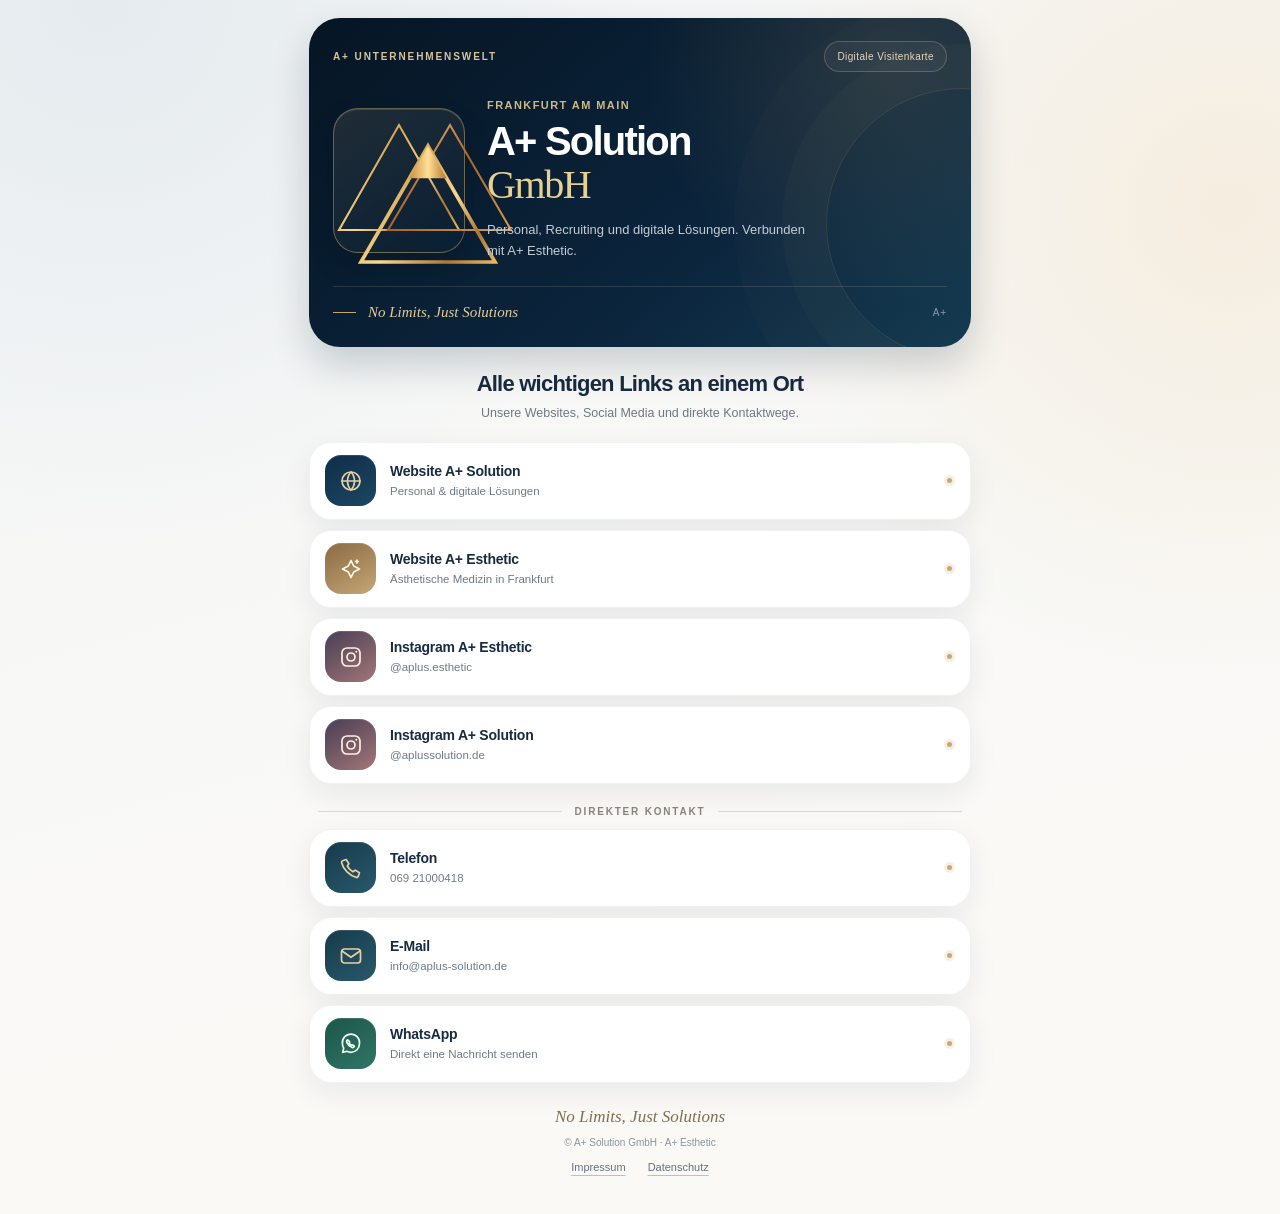
==== index.html @ 6b3e4750 "Use crisp three-triangle gold vector brand mark on landing card" ====
<!doctype html>
<html lang="de">
<head>
<meta charset="utf-8">
<meta name="viewport" content="width=device-width, initial-scale=1, viewport-fit=cover">
<meta name="theme-color" content="#081e33">
<meta name="description" content="A+ Solution GmbH & A+ Esthetic: Websites, Instagram und Kontakt auf einen Blick.">
<meta property="og:type" content="website">
<meta property="og:locale" content="de_DE">
<meta property="og:title" content="A+ Solution GmbH · Alle Links">
<meta property="og:description" content="No Limits, Just Solutions. Websites, Social Media und direkter Kontakt.">
<meta name="twitter:card" content="summary">
<title>A+ Solution GmbH · Kontakt & Links</title>
<link rel="icon" href="./favicon.svg" type="image/svg+xml">
<style id="profile-styles">
/* A+ Solution GmbH — compact, mobile-first business card inspired by the Dr. Wickler link architecture. */
:root {
 color-scheme:light;
 --ink:#0a1d32; --deep:#061524; --blue:#0e304d; --gold:#c6a565; --gold-soft:#e5d4a6;
 --cream:#f8f7f3; --text:#172b41; --muted:#647486; --line:#e5e5e1;
 --shadow:0 10px 30px rgba(8,31,51,.07);
 font-family: -apple-system,BlinkMacSystemFont,"Segoe UI",Inter,Arial,sans-serif;
}
*{box-sizing:border-box}
html{scroll-behavior:smooth}
body{margin:0;min-height:100dvh;color:var(--text);background:radial-gradient(circle at 8% 0%,#e5ebef 0,transparent 34%),radial-gradient(circle at 96% 17%,#f5eddf 0,transparent 30%),linear-gradient(165deg,#f4f6f7,#faf9f6 70%)}
a{text-decoration:none;color:inherit;-webkit-tap-highlight-color:transparent}
a:focus-visible{outline:3px solid #af8844;outline-offset:4px}
.wrap{max-width:690px;margin:0 auto;padding:18px 14px 32px}
.hero{position:relative;overflow:hidden;border-radius:31px;padding:23px 24px 26px;color:#fff;background:radial-gradient(circle at 88% 13%,rgba(198,165,101,.15),transparent 38%),linear-gradient(140deg,#061524,#0b253d 64%,#153b51);box-shadow:0 18px 39px rgba(6,24,40,.19)}
.hero::after{content:"";pointer-events:none;position:absolute;width:270px;height:270px;border:1px solid rgba(208,173,100,.16);border-radius:50%;right:-127px;top:70px;box-shadow:0 0 0 44px rgba(198,165,101,.027),0 0 0 92px rgba(198,165,101,.02)}
.hero-top{position:relative;z-index:1;display:flex;justify-content:space-between;align-items:center;gap:12px}
.eyebrow{font-size:10px;text-transform:uppercase;letter-spacing:.19em;font-weight:700;color:#d7c39c}
.hero-pill{border:1px solid rgba(220,194,144,.27);padding:9px 12px;border-radius:30px;color:#e3d7bf;background:rgba(255,255,255,.045);font-size:10px;letter-spacing:.04em;white-space:nowrap}
.hero-core{position:relative;z-index:1;display:grid;grid-template-columns:132px 1fr;align-items:center;gap:22px;margin-top:27px}
.logo-card{height:145px;border-radius:25px;border:1px solid rgba(216,182,115,.44);background:linear-gradient(145deg,rgba(236,213,165,.11),rgba(8,31,50,.24));display:grid;place-items:center;box-shadow:inset 0 1px 0 rgba(245,224,181,.15),0 13px 27px rgba(0,0,0,.15)}
.logo-frame{position:relative;width:96px;height:100px;display:grid;place-items:center}
.logo-frame::before,.logo-frame::after{content:"";position:absolute;width:80px;height:80px;transform:rotate(45deg) scale(.75);border:1px solid rgba(220,180,108,.75)}
.logo-frame::before{left:0;top:12px}
.logo-frame::after{left:20px;top:3px;border-color:rgba(220,180,108,.4)}
.logo-letter{position:relative;z-index:1;color:var(--gold-soft);font:italic 45px Georgia,"Times New Roman",serif;letter-spacing:-.07em;text-shadow:0 0 22px rgba(203,165,98,.21)}
.hero-text{min-width:0}
.hero-text .brand-line{margin:0 0 8px;font-size:11px;letter-spacing:.13em;text-transform:uppercase;font-weight:650;color:#cbb989}
h1{font-size:clamp(27px,5.8vw,40px);line-height:1.1;letter-spacing:-.045em;margin:0;font-weight:650}
h1 span{display:block;font-family:Georgia,"Times New Roman",serif;font-weight:400;color:#e8cf92;letter-spacing:-.035em}
.hero-description{margin:12px 0 0;color:#c2ccd4;font-size:13px;line-height:1.65;max-width:320px}
.hero-bottom{position:relative;z-index:1;display:flex;align-items:center;gap:12px;margin-top:24px;padding-top:17px;border-top:1px solid rgba(228,204,161,.15)}
.hero-bottom i{display:block;width:23px;height:1px;background:var(--gold)}
.hero-bottom p{margin:0;color:#e1cc9d;font:italic 15px Georgia,"Times New Roman",serif}
.hero-mark{margin-left:auto;font-size:10px;letter-spacing:.09em;color:#879bad}
.intro{text-align:center;padding:24px 15px 19px}
.intro h2{margin:0;font-size:22px;letter-spacing:-.035em;font-weight:670}
.intro p{margin:7px auto 0;font-size:12.5px;color:#6e7985;line-height:1.5}
.links{display:grid;gap:10px}
.link{position:relative;display:grid;grid-template-columns:51px 1fr 12px;gap:14px;min-height:78px;align-items:center;padding:11px 15px;border-radius:22px;background:rgba(255,255,255,.95);border:1px solid rgba(26,52,74,.065);box-shadow:var(--shadow);transition:transform .19s ease,box-shadow .19s ease,border-color .19s ease}
.link:hover{transform:translateY(-2px);border-color:rgba(177,134,70,.29);box-shadow:0 15px 30px rgba(8,31,51,.105)}
.link:active{transform:scale(.992)}
.link strong{display:block;font-weight:670;font-size:14px;letter-spacing:-.017em;margin-bottom:4px}
.link .desc{display:block;color:#6d7b88;font-size:11.5px;line-height:1.4}
.icon{display:grid;place-items:center;width:51px;height:51px;border-radius:16px;background:linear-gradient(150deg,#102d49,#1b4762);color:#e6d2a0;box-shadow:inset 0 1px 0 rgba(255,255,255,.13)}
.icon svg{width:24px;height:24px;stroke:currentColor;stroke-width:1.7;stroke-linecap:round;stroke-linejoin:round;fill:none}
.icon.website-esthetic{background:linear-gradient(150deg,#8a6b44,#c5a675);color:#fff7e6}
.icon.insta{background:linear-gradient(145deg,#483e55,#a47677);color:#ffefe3}
.icon.phone{background:linear-gradient(145deg,#173b4a,#28596c)}
.icon.mail{background:linear-gradient(145deg,#173b4a,#28596c)}
.icon.whatsapp{background:linear-gradient(145deg,#1b564a,#317565);color:#eaffea}
.link .end{justify-self:center;width:5px;height:5px;background:#c6aa72;border-radius:50%;box-shadow:0 0 0 3px #f5efe4}
.link-unverified .desc{color:#916f43}
.category{margin:22px 9px 12px;display:flex;align-items:center;gap:13px;font-size:10px;text-transform:uppercase;letter-spacing:.18em;font-weight:720;color:#8a857c}
.category::before,.category::after{content:"";height:1px;flex:1;background:#dad8d0}
.footer{text-align:center;padding:24px 12px 9px}
.footer-brand{font:italic 17px Georgia,"Times New Roman",serif;color:#826f4f}
.footer-note{margin:10px auto 0;font-size:10px;color:#8a949c}
.footer-links{margin-top:13px;display:flex;justify-content:center;gap:22px}
.footer-links a{font-size:11px;color:#627184;text-decoration:underline;text-decoration-color:#b7c2c9;text-underline-offset:4px}
@media(max-width:480px){
 .wrap{padding:12px 10px 24px}
 .hero{padding:20px 18px 21px;border-radius:28px}
 .hero-core{grid-template-columns:105px 1fr;gap:15px;margin-top:23px}
 .logo-card{height:127px;border-radius:22px}
 .logo-frame{transform:scale(.83)}
 h1{font-size:clamp(26px,7vw,34px)}
 .hero-description{font-size:11.5px}
 .hero-text .brand-line{font-size:9px}
 .hero-bottom{margin-top:20px}
 .intro{padding-top:23px}
 .intro h2{font-size:21px}
 .link{grid-template-columns:48px 1fr 8px;gap:12px;padding:11px 13px;border-radius:20px}
 .icon{width:48px;height:48px;border-radius:15px}
}
@media(max-width:350px){.hero-core{grid-template-columns:88px 1fr;gap:12px}.logo-card{height:108px}.logo-frame{transform:scale(.68)}h1{font-size:25px}.hero-pill{padding:7px 9px;font-size:9px}.eyebrow{font-size:9px}.hero-bottom{gap:8px}}
@media(prefers-reduced-motion:reduce){*,*::before,*::after{transition:none!important;scroll-behavior:auto!important}}
</style>
</head>
<body>
<main class="wrap" id="main">
<section class="hero" aria-labelledby="page-title">
  <div class="hero-top"><span class="eyebrow">A+ Unternehmenswelt</span><span class="hero-pill">Digitale Visitenkarte</span></div>
  <div class="hero-core">
    <div class="logo-card" aria-hidden="true"><img class="logo-mark" src="./solution-symbol.svg?v=1" width="180" height="164" alt=""></div>
    <div class="hero-text">
      <p class="brand-line">Frankfurt am Main</p>
      <h1 id="page-title">A+ Solution <span>GmbH</span></h1>
      <p class="hero-description">Personal, Recruiting und digitale Lösungen. Verbunden mit A+ Esthetic.</p>
    </div>
  </div>
  <div class="hero-bottom"><i aria-hidden="true"></i><p>No Limits, Just Solutions</p><span class="hero-mark">A+</span></div>
</section>
<section class="intro" aria-labelledby="links-heading">
  <h2 id="links-heading">Alle wichtigen Links an einem Ort</h2>
  <p>Unsere Websites, Social Media und direkte Kontaktwege.</p>
</section>
<nav class="links" aria-label="Websites und Social Media">
<a class="link " href="https://aplus-solution.de/" target="_blank" rel="noopener noreferrer"><span class="icon " aria-hidden="true"><svg viewBox="0 0 24 24"><circle cx="12" cy="12" r="9"/><path d="M3 12h18M12 3c2.3 2.5 3.5 5.5 3.5 9s-1.2 6.5-3.5 9c-2.3-2.5-3.5-5.5-3.5-9S9.7 5.5 12 3Z"/></svg></span><span><strong>Website A+ Solution</strong><span class="desc">Personal & digitale Lösungen</span></span><span class="end" aria-hidden="true"></span></a>
<a class="link " href="https://a-esthetic.de/" target="_blank" rel="noopener noreferrer"><span class="icon website-esthetic" aria-hidden="true"><svg viewBox="0 0 24 24"><path d="M12 3.5 14.7 9l5.8 3-5.8 3-2.7 5.5L9.3 15l-5.8-3 5.8-3L12 3.5Z"/><path d="M18 3v3M16.5 4.5h3"/></svg></span><span><strong>Website A+ Esthetic</strong><span class="desc">Ästhetische Medizin in Frankfurt</span></span><span class="end" aria-hidden="true"></span></a>
<a class="link " href="https://www.instagram.com/aplus.esthetic/" target="_blank" rel="noopener noreferrer"><span class="icon insta" aria-hidden="true"><svg viewBox="0 0 24 24"><rect x="3" y="3" width="18" height="18" rx="5"/><circle cx="12" cy="12" r="4"/><circle cx="17.3" cy="6.7" r="1" fill="currentColor" stroke="none"/></svg></span><span><strong>Instagram A+ Esthetic</strong><span class="desc">@aplus.esthetic</span></span><span class="end" aria-hidden="true"></span></a>
<a class="link " href="https://www.instagram.com/aplussolution.de/" target="_blank" rel="noopener noreferrer"><span class="icon insta" aria-hidden="true"><svg viewBox="0 0 24 24"><rect x="3" y="3" width="18" height="18" rx="5"/><circle cx="12" cy="12" r="4"/><circle cx="17.3" cy="6.7" r="1" fill="currentColor" stroke="none"/></svg></span><span><strong>Instagram A+ Solution</strong><span class="desc">@aplussolution.de</span></span><span class="end" aria-hidden="true"></span></a>
</nav>
<div class="category" aria-hidden="true">Direkter Kontakt</div>
<nav class="links" aria-label="Direkter Kontakt">
<a class="link " href="tel:+496921000418" ><span class="icon phone" aria-hidden="true"><svg viewBox="0 0 24 24"><path d="M7.2 3.5 9.9 7.8 8.3 10c1.3 2.5 3.2 4.4 5.7 5.7l2.2-1.6 4.3 2.7-1.3 3.6c-.3.8-1.2 1.2-2 1C10.7 19.8 4.2 13.3 2.6 6.8c-.2-.8.2-1.7 1-2l3.6-1.3Z"/></svg></span><span><strong>Telefon</strong><span class="desc">069 21000418</span></span><span class="end" aria-hidden="true"></span></a>
<a class="link " href="mailto:info@aplus-solution.de" ><span class="icon mail" aria-hidden="true"><svg viewBox="0 0 24 24"><rect x="2.5" y="5" width="19" height="14" rx="3"/><path d="m3 7 9 6.3L21 7"/></svg></span><span><strong>E-Mail</strong><span class="desc">info@aplus-solution.de</span></span><span class="end" aria-hidden="true"></span></a>
<a class="link " href="https://wa.me/491727779721" target="_blank" rel="noopener noreferrer"><span class="icon whatsapp" aria-hidden="true"><svg viewBox="0 0 24 24"><path d="M20.5 11.6c0 4.8-3.8 8.7-8.5 8.7-1.5 0-2.8-.3-4-1l-4.4 1.1 1.1-4.2a8.8 8.8 0 0 1-1.3-4.6 8.6 8.6 0 1 1 17.1 0Z"/><path d="M9 8.6c.2-.3.4-.3.6 0l1.1 1.4-.6 1c.6 1.1 1.4 1.9 2.6 2.5l1-.6 1.5 1.1c.2.2.2.5 0 .7-.7.9-1.6 1-2.6.6-2.1-.9-3.9-2.7-4.8-4.8-.5-1-.3-1.8.5-2.5Z"/></svg></span><span><strong>WhatsApp</strong><span class="desc">Direkt eine Nachricht senden</span></span><span class="end" aria-hidden="true"></span></a>
</nav>
<footer class="footer">
  <div class="footer-brand">No Limits, Just Solutions</div>
  <p class="footer-note">© A+ Solution GmbH · A+ Esthetic</p>
  <div class="footer-links"><a href="https://aplus-solution.de/impressum/">Impressum</a><a href="./datenschutz.html">Datenschutz</a></div>
</footer>
</main>
</body>
</html>
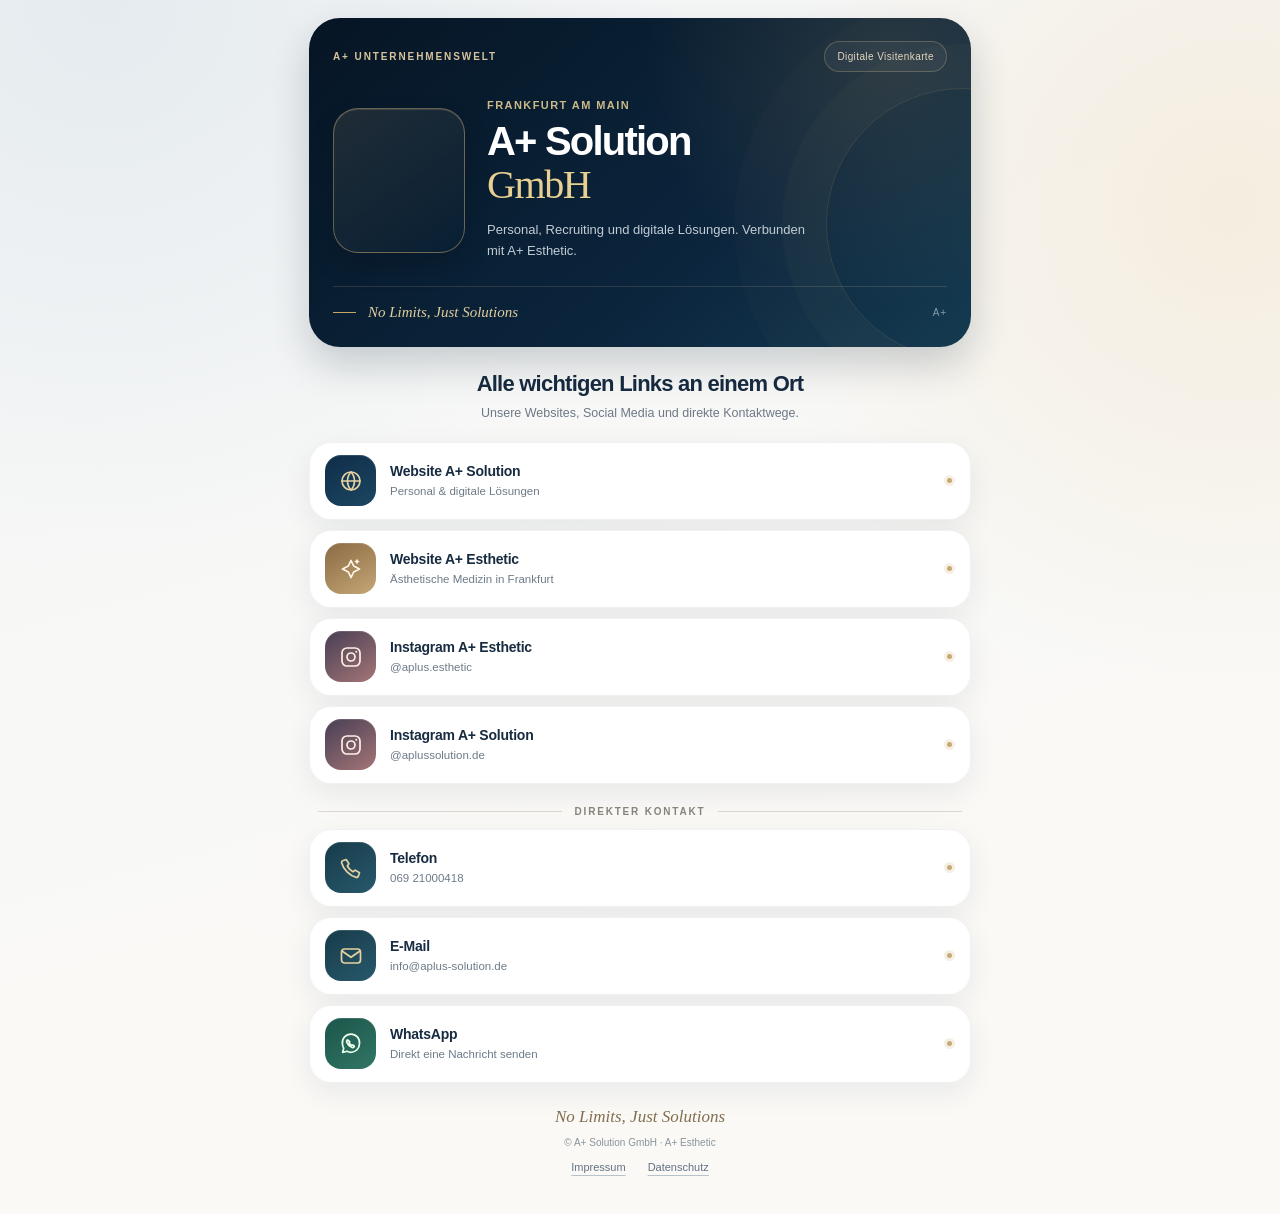
==== commit ddfdec3e: "Display the exact uploaded Artboard 1.png within the confined hero logo card" ====
--- a/index.html
+++ b/index.html
@@ -97,7 +97,7 @@
 <section class="hero" aria-labelledby="page-title">
   <div class="hero-top"><span class="eyebrow">A+ Unternehmenswelt</span><span class="hero-pill">Digitale Visitenkarte</span></div>
   <div class="hero-core">
-    <div class="logo-card" aria-hidden="true"><img class="logo-mark" src="./solution-symbol.svg?v=1" width="180" height="164" alt=""></div>
+    <div class="logo-card logo-artboard" aria-hidden="true"></div>
     <div class="hero-text">
       <p class="brand-line">Frankfurt am Main</p>
       <h1 id="page-title">A+ Solution <span>GmbH</span></h1>
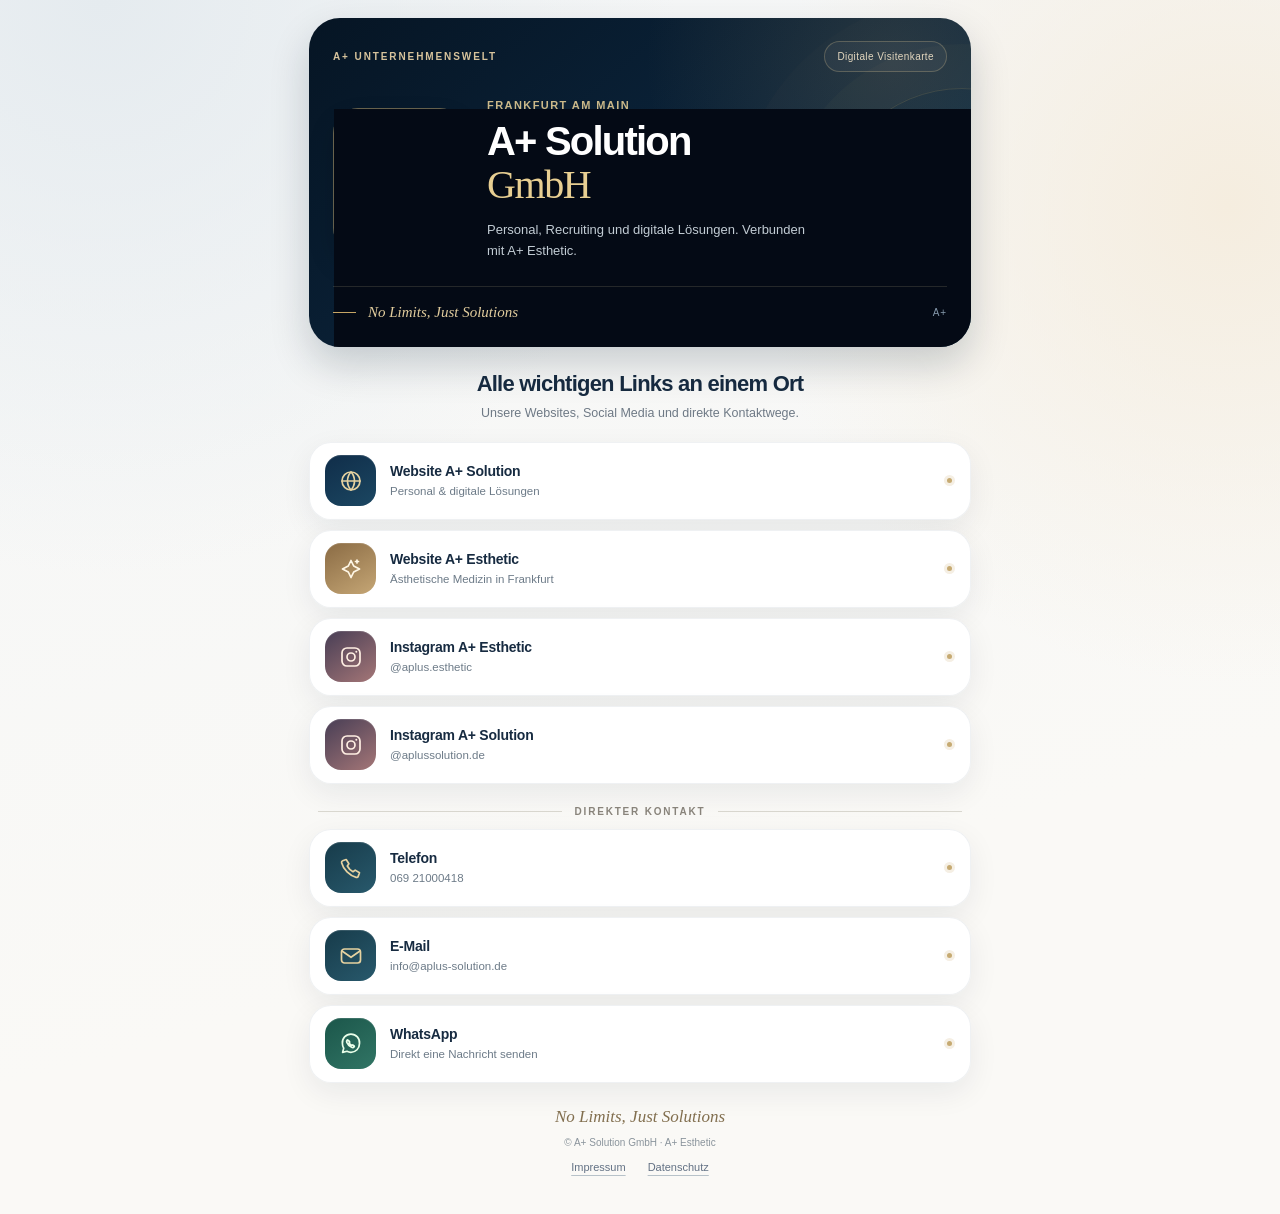
==== commit 39c53fb7: "Fix blank hero logo by rendering original Artboard as image with bounded crop" ====
--- a/index.html
+++ b/index.html
@@ -97,7 +97,7 @@
 <section class="hero" aria-labelledby="page-title">
   <div class="hero-top"><span class="eyebrow">A+ Unternehmenswelt</span><span class="hero-pill">Digitale Visitenkarte</span></div>
   <div class="hero-core">
-    <div class="logo-card logo-artboard" aria-hidden="true"></div>
+    <div class="logo-card logo-artboard" aria-hidden="true"><img src="./Artboard 1.png?v=5b36650e" alt="" width="1080" height="1920" decoding="async" draggable="false"></div>
     <div class="hero-text">
       <p class="brand-line">Frankfurt am Main</p>
       <h1 id="page-title">A+ Solution <span>GmbH</span></h1>
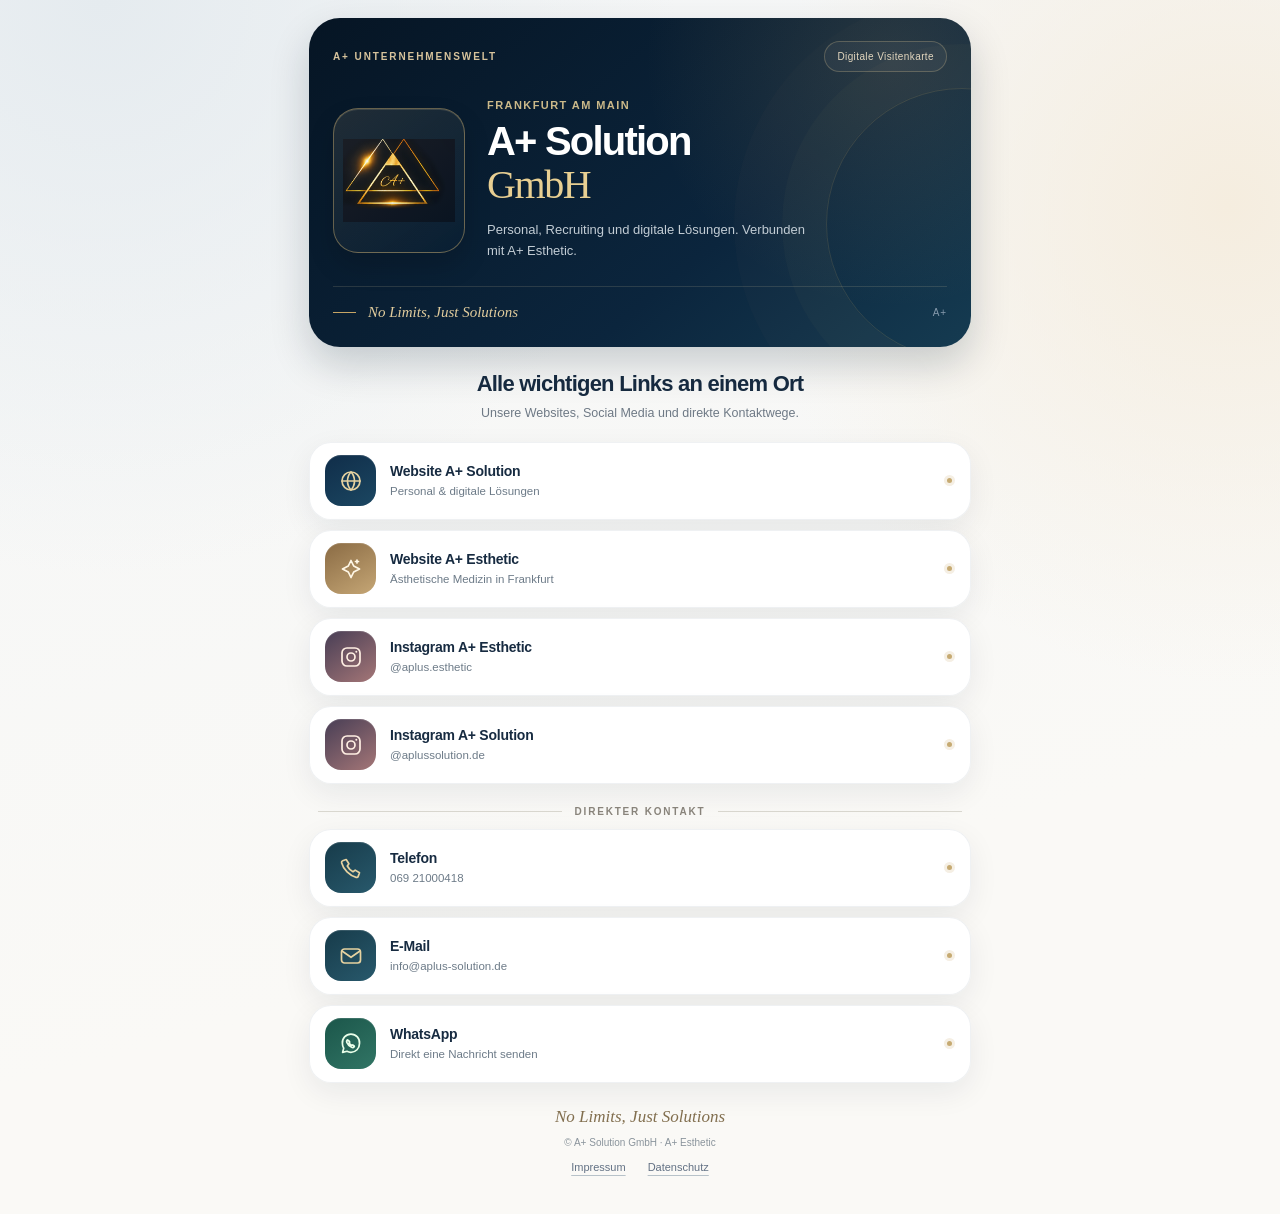
==== commit 21fddca3: "Fix hero brand mark with self-contained crop of original Artboard asset" ====
--- a/index.html
+++ b/index.html
@@ -97,7 +97,7 @@
 <section class="hero" aria-labelledby="page-title">
   <div class="hero-top"><span class="eyebrow">A+ Unternehmenswelt</span><span class="hero-pill">Digitale Visitenkarte</span></div>
   <div class="hero-core">
-    <div class="logo-card logo-artboard" aria-hidden="true"><img src="./Artboard 1.png?v=5b36650e" alt="" width="1080" height="1920" decoding="async" draggable="false"></div>
+    <div class="logo-card logo-artboard" aria-hidden="true"><img class="logo-cropped" src="./artboard-logo.svg?v=2" alt="" width="850" height="630" style="display:block;width:100%;max-width:112px;height:auto;max-height:112px;object-fit:contain;mix-blend-mode:screen" draggable="false"></div>
     <div class="hero-text">
       <p class="brand-line">Frankfurt am Main</p>
       <h1 id="page-title">A+ Solution <span>GmbH</span></h1>
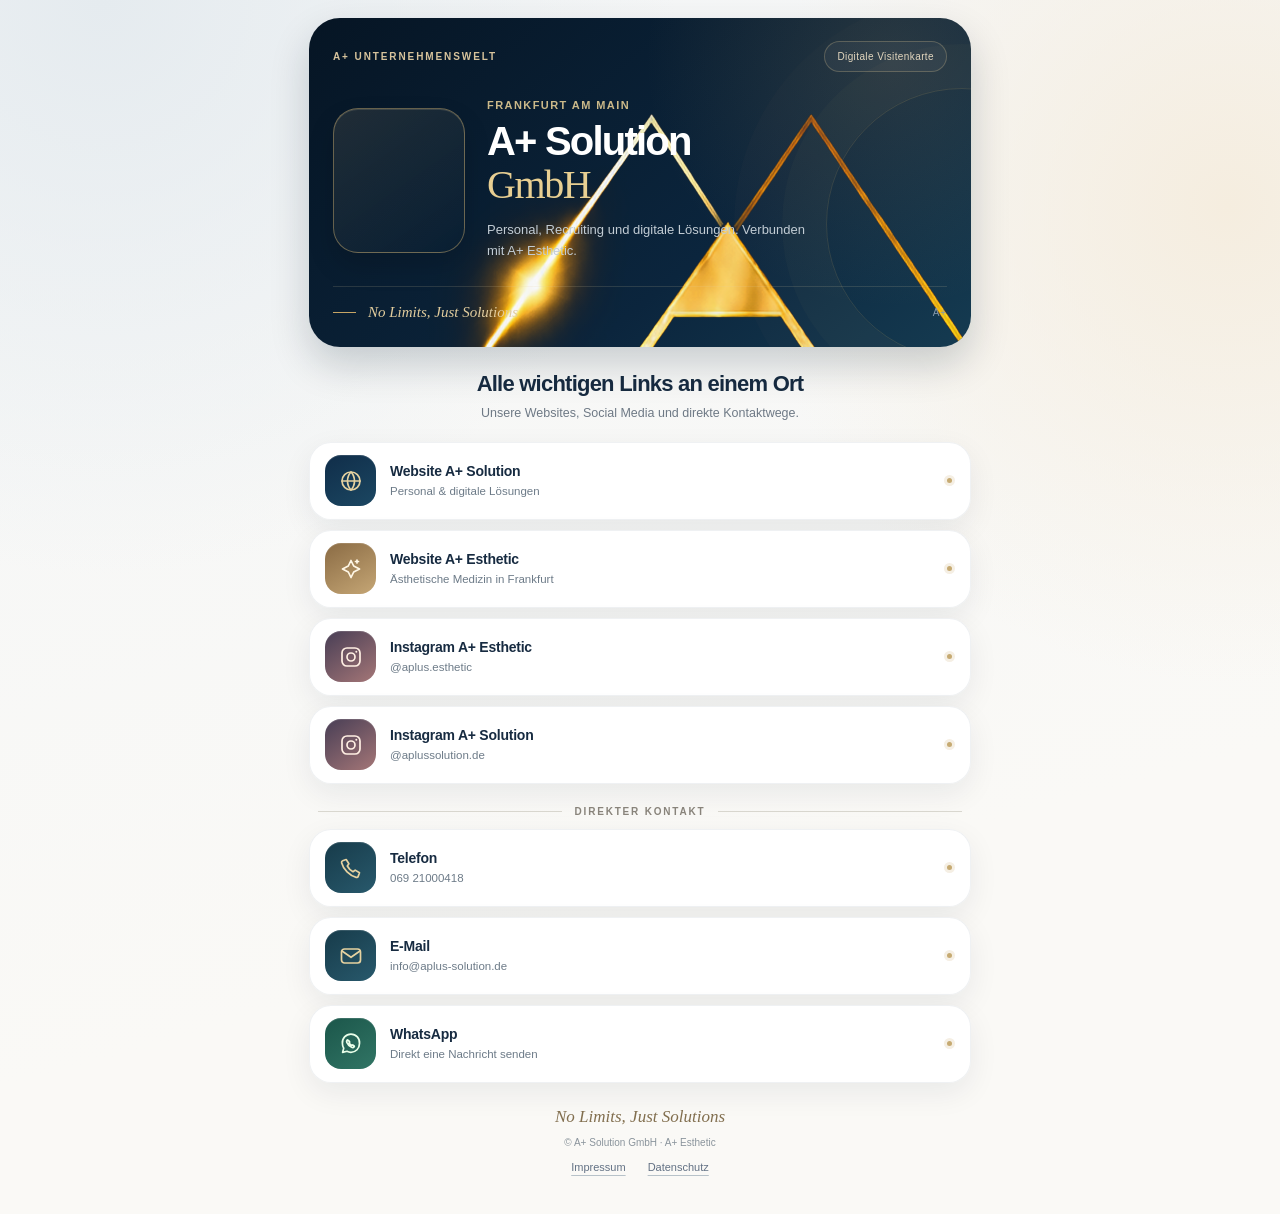
==== commit 8cd8efe3: "Remove dark Artboard matte and enlarge crisp gold hero emblem" ====
--- a/index.html
+++ b/index.html
@@ -97,7 +97,7 @@
 <section class="hero" aria-labelledby="page-title">
   <div class="hero-top"><span class="eyebrow">A+ Unternehmenswelt</span><span class="hero-pill">Digitale Visitenkarte</span></div>
   <div class="hero-core">
-    <div class="logo-card logo-artboard" aria-hidden="true"><img class="logo-cropped" src="./artboard-logo.svg?v=2" alt="" width="850" height="630" style="display:block;width:100%;max-width:112px;height:auto;max-height:112px;object-fit:contain;mix-blend-mode:screen" draggable="false"></div>
+    <div class="logo-card logo-artboard" aria-hidden="true"><img class="logo-cropped" src="./artboard-logo.svg?v=3" alt="" width="735" height="500" draggable="false"></div>
     <div class="hero-text">
       <p class="brand-line">Frankfurt am Main</p>
       <h1 id="page-title">A+ Solution <span>GmbH</span></h1>
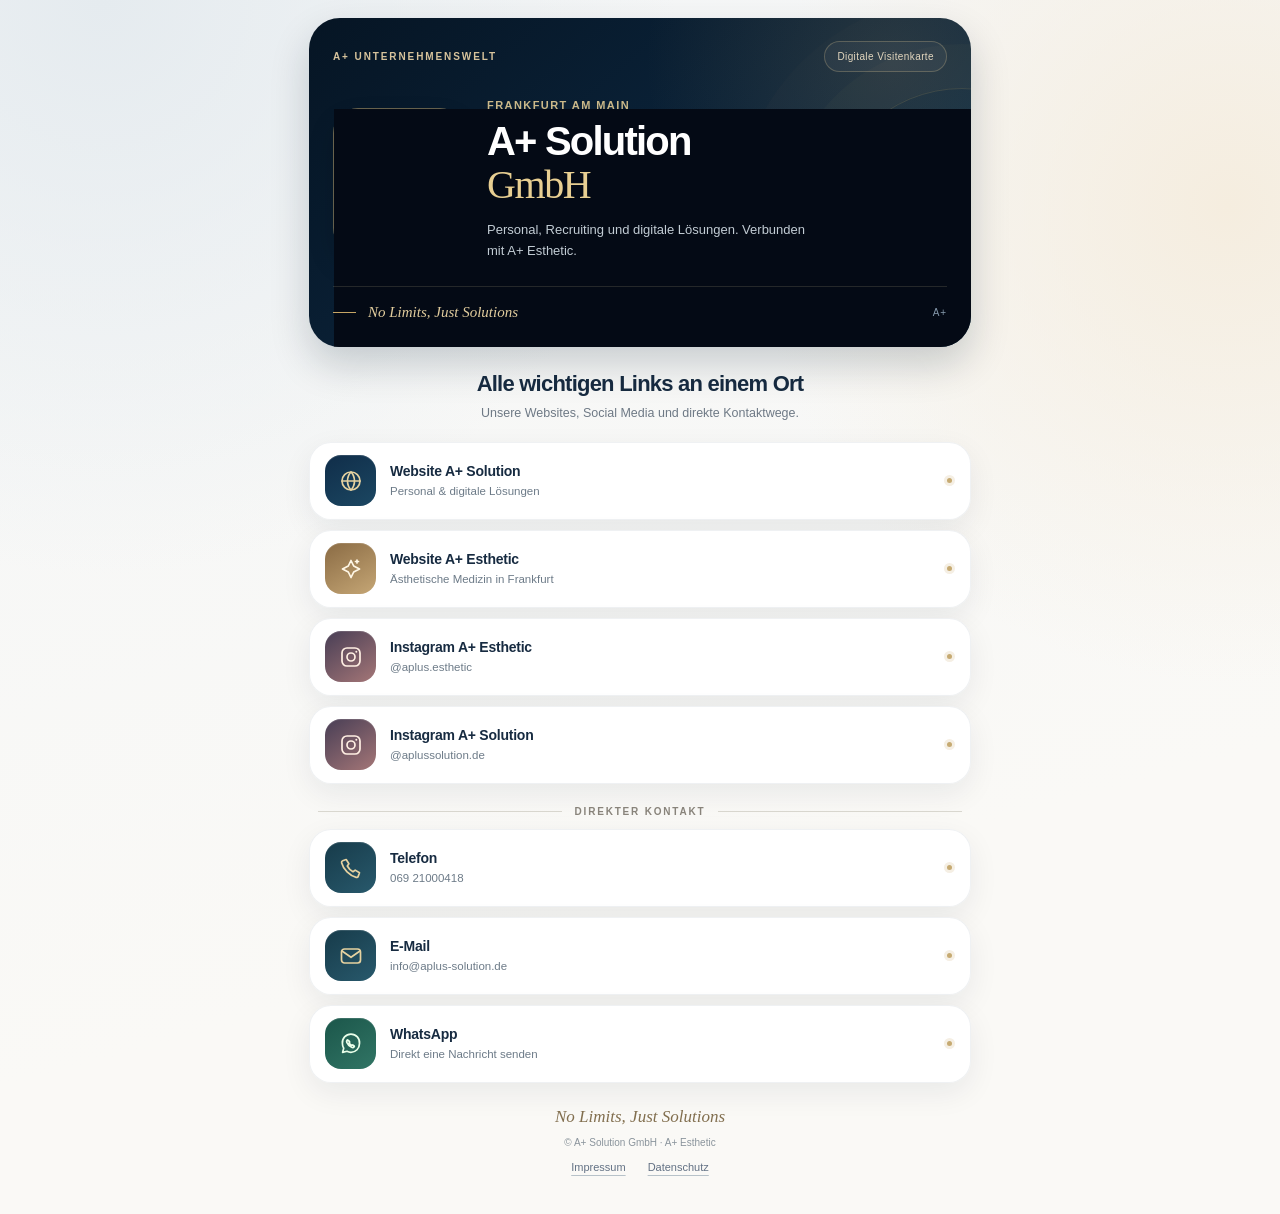
==== commit 434724ba: "Contain exact Artboard PNG as zoomed cover in fixed logo square; remove risky SVG" ====
--- a/index.html
+++ b/index.html
@@ -97,7 +97,7 @@
 <section class="hero" aria-labelledby="page-title">
   <div class="hero-top"><span class="eyebrow">A+ Unternehmenswelt</span><span class="hero-pill">Digitale Visitenkarte</span></div>
   <div class="hero-core">
-    <div class="logo-card logo-artboard" aria-hidden="true"><img class="logo-cropped" src="./artboard-logo.svg?v=3" alt="" width="735" height="500" draggable="false"></div>
+    <div class="logo-card logo-artboard" aria-hidden="true"><img class="logo-cover" src="./Artboard%201.png?v=5b36650e" alt="" width="1080" height="1920" draggable="false"></div>
     <div class="hero-text">
       <p class="brand-line">Frankfurt am Main</p>
       <h1 id="page-title">A+ Solution <span>GmbH</span></h1>
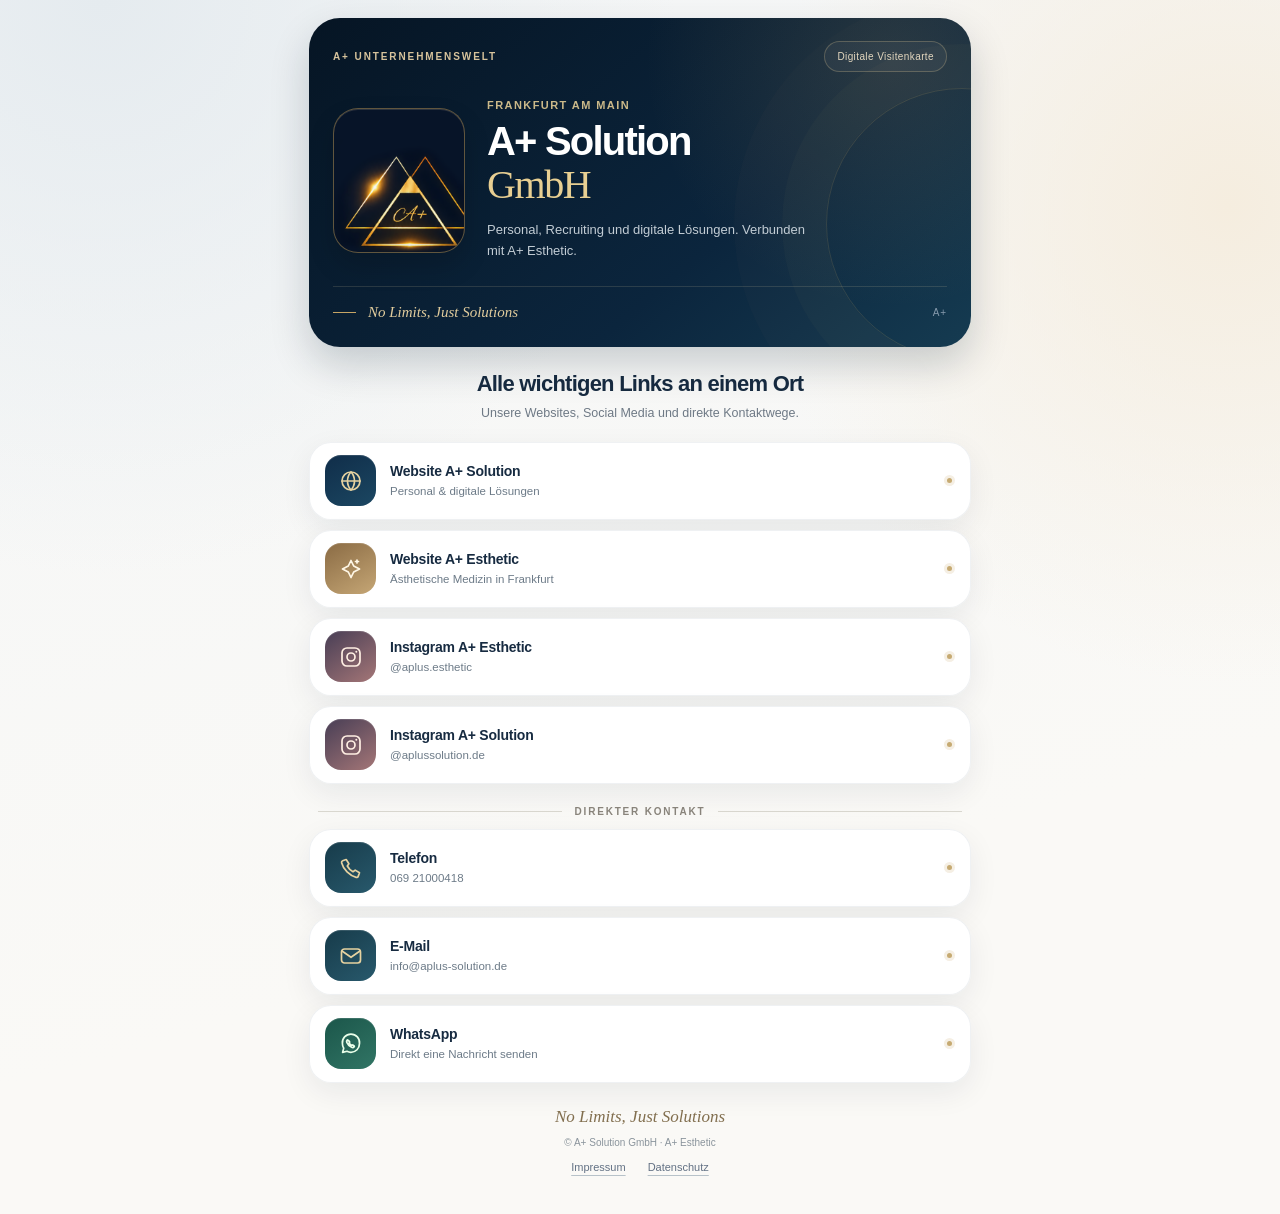
==== commit b1070c70: "Fix oversized hero logo by syncing inline root CSS and hard-clipping Artboard inside its badge" ====
--- a/index.html
+++ b/index.html
@@ -33,12 +33,11 @@
 .eyebrow{font-size:10px;text-transform:uppercase;letter-spacing:.19em;font-weight:700;color:#d7c39c}
 .hero-pill{border:1px solid rgba(220,194,144,.27);padding:9px 12px;border-radius:30px;color:#e3d7bf;background:rgba(255,255,255,.045);font-size:10px;letter-spacing:.04em;white-space:nowrap}
 .hero-core{position:relative;z-index:1;display:grid;grid-template-columns:132px 1fr;align-items:center;gap:22px;margin-top:27px}
-.logo-card{height:145px;border-radius:25px;border:1px solid rgba(216,182,115,.44);background:linear-gradient(145deg,rgba(236,213,165,.11),rgba(8,31,50,.24));display:grid;place-items:center;box-shadow:inset 0 1px 0 rgba(245,224,181,.15),0 13px 27px rgba(0,0,0,.15)}
-.logo-frame{position:relative;width:96px;height:100px;display:grid;place-items:center}
-.logo-frame::before,.logo-frame::after{content:"";position:absolute;width:80px;height:80px;transform:rotate(45deg) scale(.75);border:1px solid rgba(220,180,108,.75)}
-.logo-frame::before{left:0;top:12px}
-.logo-frame::after{left:20px;top:3px;border-color:rgba(220,180,108,.4)}
-.logo-letter{position:relative;z-index:1;color:var(--gold-soft);font:italic 45px Georgia,"Times New Roman",serif;letter-spacing:-.07em;text-shadow:0 0 22px rgba(203,165,98,.21)}
+.logo-card{position:relative;min-width:0;height:145px;overflow:hidden;isolation:isolate;border-radius:25px;border:1px solid rgba(216,182,115,.44);background:linear-gradient(145deg,rgba(236,213,165,.11),rgba(8,31,50,.24));display:grid;place-items:center;box-shadow:inset 0 1px 0 rgba(245,224,181,.15),0 13px 27px rgba(0,0,0,.15)}
+/* Display the uploaded Artboard file itself, not a CSS background. Crop its outer empty area only. */
+/* Source-of-truth: exact user-uploaded Artboard 1.png. Zoom its central emblem, never the header. */
+.logo-artboard{position:relative;min-width:0;overflow:hidden;isolation:isolate;background:#030a15;contain:paint}
+.logo-artboard .logo-cover{position:absolute;display:block;left:50%;top:50%;width:150%;height:auto;max-width:none;max-height:none;object-fit:cover;transform:translate(-45%,-42%);mix-blend-mode:screen;pointer-events:none;user-select:none}
 .hero-text{min-width:0}
 .hero-text .brand-line{margin:0 0 8px;font-size:11px;letter-spacing:.13em;text-transform:uppercase;font-weight:650;color:#cbb989}
 h1{font-size:clamp(27px,5.8vw,40px);line-height:1.1;letter-spacing:-.045em;margin:0;font-weight:650}
@@ -78,7 +77,7 @@
  .hero{padding:20px 18px 21px;border-radius:28px}
  .hero-core{grid-template-columns:105px 1fr;gap:15px;margin-top:23px}
  .logo-card{height:127px;border-radius:22px}
- .logo-frame{transform:scale(.83)}
+ 
  h1{font-size:clamp(26px,7vw,34px)}
  .hero-description{font-size:11.5px}
  .hero-text .brand-line{font-size:9px}
@@ -88,7 +87,7 @@
  .link{grid-template-columns:48px 1fr 8px;gap:12px;padding:11px 13px;border-radius:20px}
  .icon{width:48px;height:48px;border-radius:15px}
 }
-@media(max-width:350px){.hero-core{grid-template-columns:88px 1fr;gap:12px}.logo-card{height:108px}.logo-frame{transform:scale(.68)}h1{font-size:25px}.hero-pill{padding:7px 9px;font-size:9px}.eyebrow{font-size:9px}.hero-bottom{gap:8px}}
+@media(max-width:350px){.hero-core{grid-template-columns:88px 1fr;gap:12px}.logo-card{height:108px}h1{font-size:25px}.hero-pill{padding:7px 9px;font-size:9px}.eyebrow{font-size:9px}.hero-bottom{gap:8px}}
 @media(prefers-reduced-motion:reduce){*,*::before,*::after{transition:none!important;scroll-behavior:auto!important}}
 </style>
 </head>
@@ -97,7 +96,7 @@
 <section class="hero" aria-labelledby="page-title">
   <div class="hero-top"><span class="eyebrow">A+ Unternehmenswelt</span><span class="hero-pill">Digitale Visitenkarte</span></div>
   <div class="hero-core">
-    <div class="logo-card logo-artboard" aria-hidden="true"><img class="logo-cover" src="./Artboard%201.png?v=5b36650e" alt="" width="1080" height="1920" draggable="false"></div>
+    <div class="logo-card logo-artboard" aria-hidden="true" style="position:relative;overflow:hidden;min-width:0;isolation:isolate"><img class="logo-cover" src="./Artboard%201.png?v=5b36650e" alt="" width="1080" height="1920" draggable="false" style="position:absolute;left:50%;top:50%;display:block;width:150%;height:auto;max-width:none;max-height:none;object-fit:cover;transform:translate(-45%,-42%);mix-blend-mode:screen;pointer-events:none"></div>
     <div class="hero-text">
       <p class="brand-line">Frankfurt am Main</p>
       <h1 id="page-title">A+ Solution <span>GmbH</span></h1>
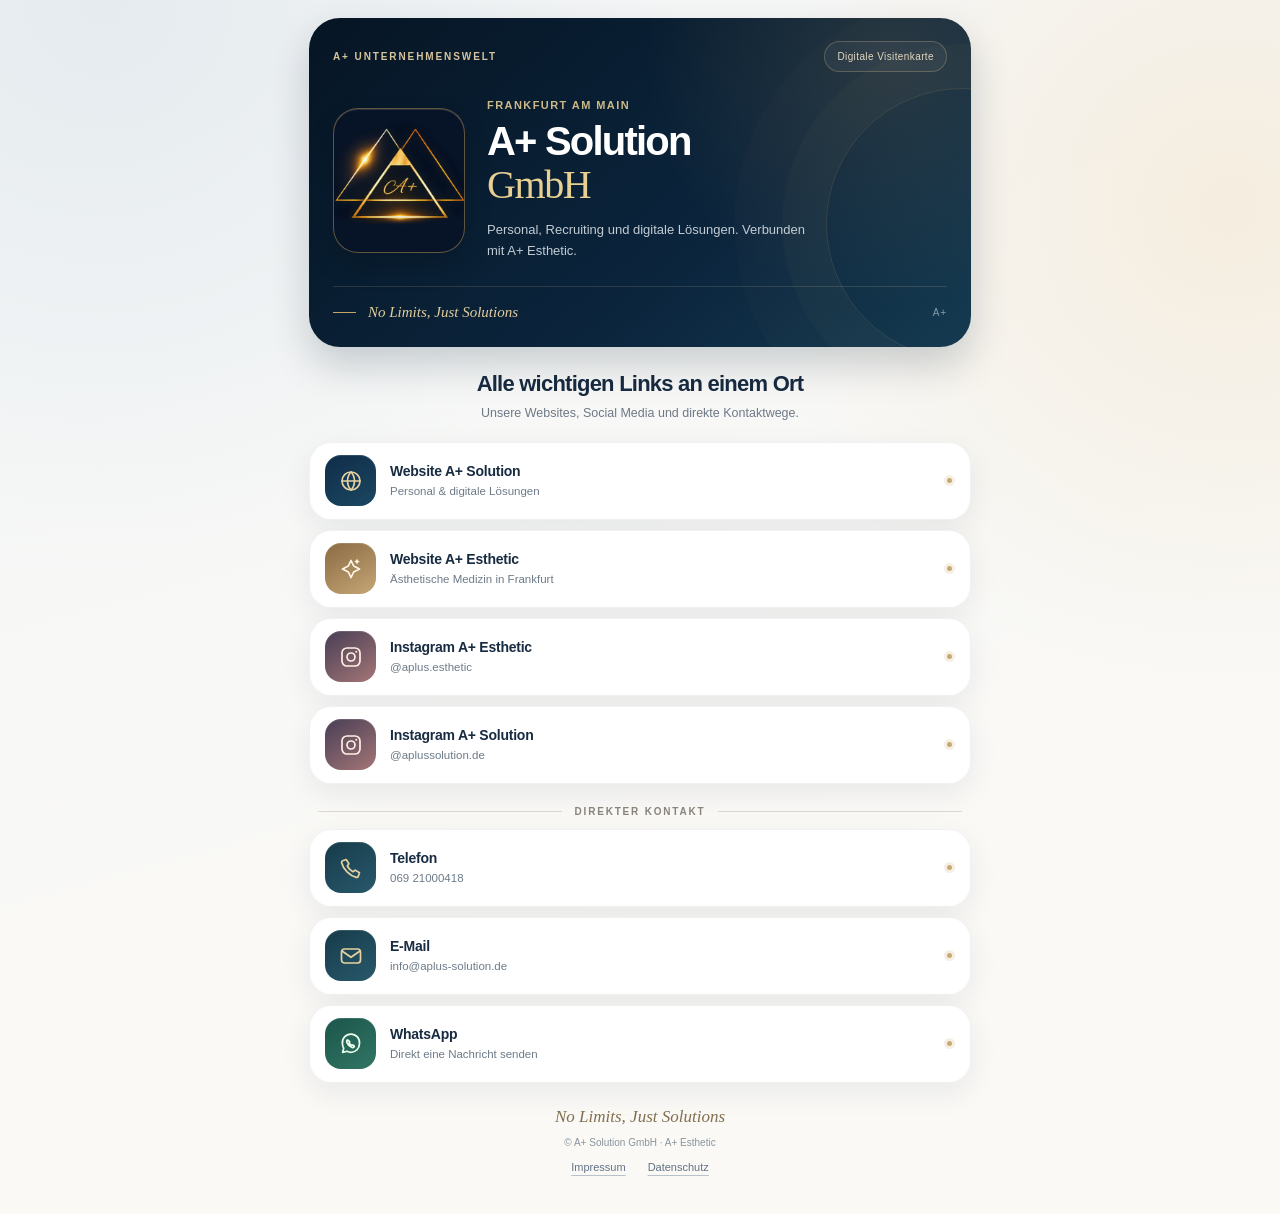
==== commit a7fb16ee: "Center Artboard brand mark in profile badge horizontally and vertically" ====
--- a/index.html
+++ b/index.html
@@ -37,7 +37,7 @@
 /* Display the uploaded Artboard file itself, not a CSS background. Crop its outer empty area only. */
 /* Source-of-truth: exact user-uploaded Artboard 1.png. Zoom its central emblem, never the header. */
 .logo-artboard{position:relative;min-width:0;overflow:hidden;isolation:isolate;background:#030a15;contain:paint}
-.logo-artboard .logo-cover{position:absolute;display:block;left:50%;top:50%;width:150%;height:auto;max-width:none;max-height:none;object-fit:cover;transform:translate(-45%,-42%);mix-blend-mode:screen;pointer-events:none;user-select:none}
+.logo-artboard .logo-cover{position:absolute;display:block;left:50%;top:50%;width:150%;height:auto;max-width:none;max-height:none;object-fit:cover;transform:translate(-50%,-50%);mix-blend-mode:screen;pointer-events:none;user-select:none}
 .hero-text{min-width:0}
 .hero-text .brand-line{margin:0 0 8px;font-size:11px;letter-spacing:.13em;text-transform:uppercase;font-weight:650;color:#cbb989}
 h1{font-size:clamp(27px,5.8vw,40px);line-height:1.1;letter-spacing:-.045em;margin:0;font-weight:650}
@@ -96,7 +96,7 @@
 <section class="hero" aria-labelledby="page-title">
   <div class="hero-top"><span class="eyebrow">A+ Unternehmenswelt</span><span class="hero-pill">Digitale Visitenkarte</span></div>
   <div class="hero-core">
-    <div class="logo-card logo-artboard" aria-hidden="true" style="position:relative;overflow:hidden;min-width:0;isolation:isolate"><img class="logo-cover" src="./Artboard%201.png?v=5b36650e" alt="" width="1080" height="1920" draggable="false" style="position:absolute;left:50%;top:50%;display:block;width:150%;height:auto;max-width:none;max-height:none;object-fit:cover;transform:translate(-45%,-42%);mix-blend-mode:screen;pointer-events:none"></div>
+    <div class="logo-card logo-artboard" aria-hidden="true" style="position:relative;overflow:hidden;min-width:0;isolation:isolate"><img class="logo-cover" src="./Artboard%201.png?v=5b36650e" alt="" width="1080" height="1920" draggable="false" style="position:absolute;left:50%;top:50%;display:block;width:150%;height:auto;max-width:none;max-height:none;object-fit:cover;transform:translate(-50%,-50%);mix-blend-mode:screen;pointer-events:none"></div>
     <div class="hero-text">
       <p class="brand-line">Frankfurt am Main</p>
       <h1 id="page-title">A+ Solution <span>GmbH</span></h1>
